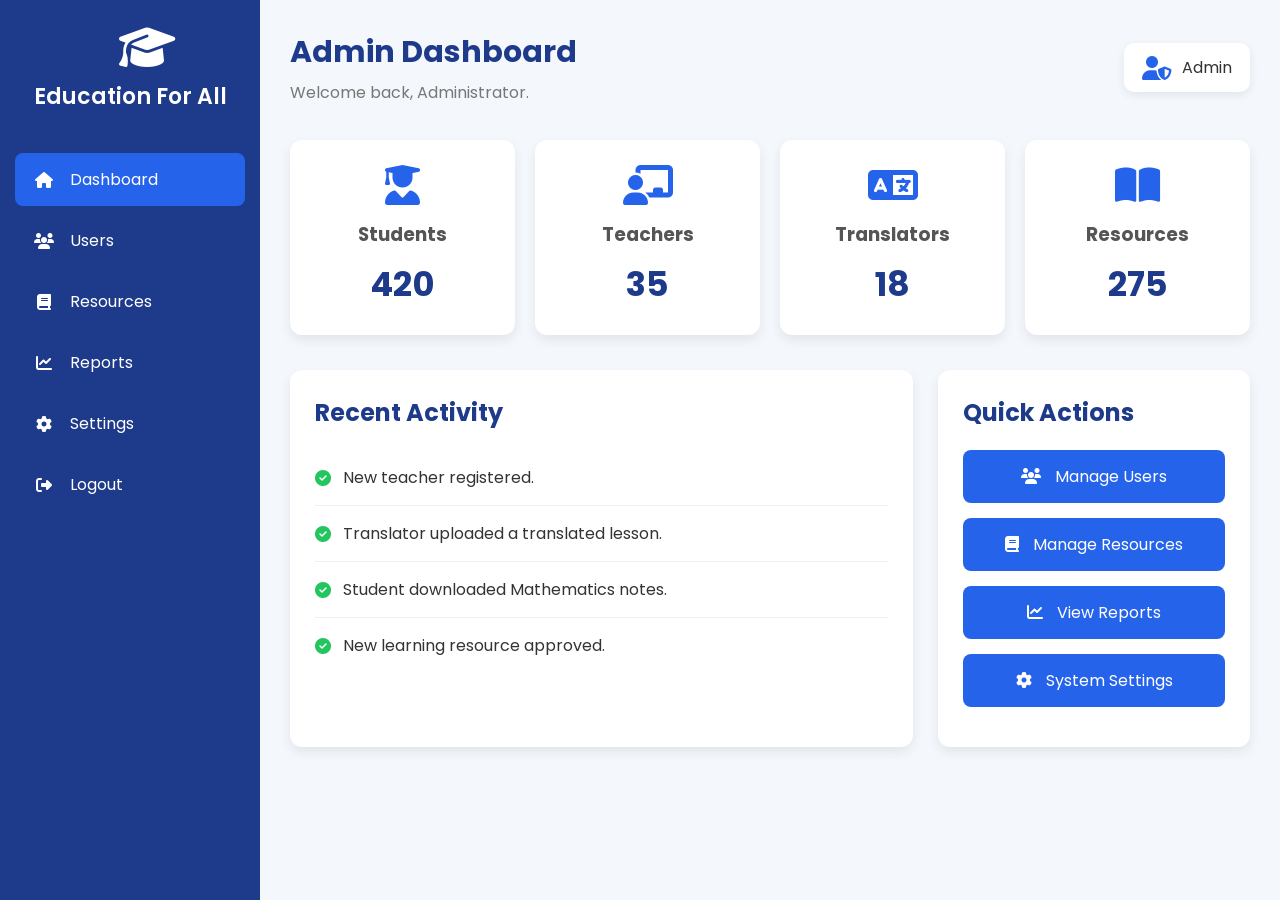
==== frontend/admin/dashboard.html @ f8822f70 "finalized front-end" ====
<!DOCTYPE html>
<html lang="en">
<head>
    <meta charset="UTF-8">
    <meta name="viewport" content="width=device-width, initial-scale=1.0">
    <title>Admin Dashboard | Education For All</title>

    <link rel="stylesheet" href="../shared/css/admin.css">

    <link rel="stylesheet"
    href="https://cdnjs.cloudflare.com/ajax/libs/font-awesome/6.5.2/css/all.min.css">
</head>

<body>

<div class="container">

    <!-- Sidebar -->
    <aside class="sidebar">

        <div class="logo">
            <i class="fa-solid fa-graduation-cap"></i>
            <h2>Education For All</h2>
        </div>

        <ul>

            <li class="active">
                <a href="dashboard.html">
                    <i class="fa-solid fa-house"></i>
                    Dashboard
                </a>
            </li>

            <li>
                <a href="users.html">
                    <i class="fa-solid fa-users"></i>
                    Users
                </a>
            </li>

            <li>
                <a href="resources.html">
                    <i class="fa-solid fa-book"></i>
                    Resources
                </a>
            </li>

            <li>
                <a href="reports.html">
                    <i class="fa-solid fa-chart-line"></i>
                    Reports
                </a>
            </li>

            <li>
                <a href="settings.html">
                    <i class="fa-solid fa-gear"></i>
                    Settings
                </a>
            </li>

            <li>
                <a href="../users/login.html">
                    <i class="fa-solid fa-right-from-bracket"></i>
                    Logout
                </a>
            </li>

        </ul>

    </aside>

    <!-- Main Content -->
    <main class="main-content">

        <!-- Header -->
        <header class="topbar">

            <div>
                <h1>Admin Dashboard</h1>
                <p>Welcome back, Administrator.</p>
            </div>

            <div class="admin-profile">
                <i class="fa-solid fa-user-shield"></i>
                <span>Admin</span>
            </div>

        </header>

        <!-- Statistics -->
        <section class="cards">

            <div class="card">
                <i class="fa-solid fa-user-graduate"></i>
                <h3>Students</h3>
                <p>420</p>
            </div>

            <div class="card">
                <i class="fa-solid fa-chalkboard-user"></i>
                <h3>Teachers</h3>
                <p>35</p>
            </div>

            <div class="card">
                <i class="fa-solid fa-language"></i>
                <h3>Translators</h3>
                <p>18</p>
            </div>

            <div class="card">
                <i class="fa-solid fa-book-open"></i>
                <h3>Resources</h3>
                <p>275</p>
            </div>

        </section>

        <!-- Dashboard Content -->
        <section class="dashboard-grid">

            <!-- Recent Activity -->
            <div class="activity">

                <h2>Recent Activity</h2>

                <ul>

                    <li>
                        <i class="fa-solid fa-circle-check"></i>
                        New teacher registered.
                    </li>

                    <li>
                        <i class="fa-solid fa-circle-check"></i>
                        Translator uploaded a translated lesson.
                    </li>

                    <li>
                        <i class="fa-solid fa-circle-check"></i>
                        Student downloaded Mathematics notes.
                    </li>

                    <li>
                        <i class="fa-solid fa-circle-check"></i>
                        New learning resource approved.
                    </li>

                </ul>

            </div>

            <!-- Quick Actions -->
            <div class="quick-actions">

                <h2>Quick Actions</h2>

                <button onclick="location.href='users.html'">
                    <i class="fa-solid fa-users"></i>
                    Manage Users
                </button>

                <button onclick="location.href='resources.html'">
                    <i class="fa-solid fa-book"></i>
                    Manage Resources
                </button>

                <button onclick="location.href='reports.html'">
                    <i class="fa-solid fa-chart-line"></i>
                    View Reports
                </button>

                <button onclick="location.href='settings.html'">
                    <i class="fa-solid fa-gear"></i>
                    System Settings
                </button>

            </div>

        </section>

    </main>

</div>

</body>
</html>
---- frontend/shared/css/admin.css ----
/* ============================
   GOOGLE FONT
============================ */
@import url('https://fonts.googleapis.com/css2?family=Poppins:wght@300;400;500;600;700&display=swap');

/* ============================
   RESET
============================ */

*{
    margin:0;
    padding:0;
    box-sizing:border-box;
    font-family:'Poppins',sans-serif;
}

body{
    background:#f4f7fc;
    color:#333;
}

/* ============================
   LAYOUT
============================ */

.container{
    display:flex;
    min-height:100vh;
}

/* ============================
   SIDEBAR
============================ */

.sidebar{
    width:260px;
    background:#1e3a8a;
    color:#fff;
    padding:25px 0;
    position:fixed;
    height:100%;
    overflow:auto;
}

.logo{
    text-align:center;
    margin-bottom:40px;
    padding:0 20px;
}

.logo i{
    font-size:45px;
    margin-bottom:10px;
}

.logo h2{
    font-size:22px;
    font-weight:600;
}

.sidebar ul{
    list-style:none;
}

.sidebar ul li{
    margin:8px 15px;
}

.sidebar ul li a{
    display:flex;
    align-items:center;
    gap:15px;
    text-decoration:none;
    color:#fff;
    padding:14px 18px;
    border-radius:8px;
    transition:.3s;
}

.sidebar ul li a:hover{
    background:#2563eb;
}

.sidebar ul li.active a{
    background:#2563eb;
}

.sidebar i{
    width:22px;
    text-align:center;
}

/* ============================
   MAIN CONTENT
============================ */

.main-content{
    margin-left:260px;
    width:calc(100% - 260px);
    padding:30px;
}

/* ============================
   TOPBAR
============================ */

.topbar{
    display:flex;
    justify-content:space-between;
    align-items:center;
    margin-bottom:35px;
}

.topbar h1{
    font-size:30px;
    color:#1e3a8a;
}

.topbar p{
    color:#777;
    margin-top:5px;
}

.admin-profile{
    display:flex;
    align-items:center;
    gap:10px;
    background:#fff;
    padding:12px 18px;
    border-radius:10px;
    box-shadow:0 3px 10px rgba(0,0,0,.08);
}

.admin-profile i{
    color:#2563eb;
    font-size:24px;
}

/* ============================
   DASHBOARD CARDS
============================ */

.cards{
    display:grid;
    grid-template-columns:repeat(auto-fit,minmax(220px,1fr));
    gap:20px;
    margin-bottom:35px;
}

.card{
    background:#fff;
    padding:25px;
    border-radius:12px;
    box-shadow:0 5px 12px rgba(0,0,0,.08);
    transition:.3s;
    text-align:center;
}

.card:hover{
    transform:translateY(-5px);
}

.card i{
    font-size:40px;
    color:#2563eb;
    margin-bottom:15px;
}

.card h3{
    margin-bottom:10px;
    color:#555;
}

.card p{
    font-size:34px;
    font-weight:bold;
    color:#1e3a8a;
}

/* ============================
   DASHBOARD GRID
============================ */

.dashboard-grid{
    display:grid;
    grid-template-columns:2fr 1fr;
    gap:25px;
}

/* ============================
   RECENT ACTIVITY
============================ */

.activity{
    background:#fff;
    border-radius:12px;
    padding:25px;
    box-shadow:0 5px 12px rgba(0,0,0,.08);
}

.activity h2{
    margin-bottom:20px;
    color:#1e3a8a;
}

.activity ul{
    list-style:none;
}

.activity li{
    padding:15px 0;
    border-bottom:1px solid #eee;
    display:flex;
    align-items:center;
    gap:12px;
}

.activity li:last-child{
    border-bottom:none;
}

.activity i{
    color:#22c55e;
}

/* ============================
   QUICK ACTIONS
============================ */

.quick-actions{
    background:#fff;
    border-radius:12px;
    padding:25px;
    box-shadow:0 5px 12px rgba(0,0,0,.08);
}

.quick-actions h2{
    margin-bottom:20px;
    color:#1e3a8a;
}

.quick-actions button{
    width:100%;
    margin-bottom:15px;
    padding:14px;
    border:none;
    border-radius:8px;
    background:#2563eb;
    color:#fff;
    font-size:16px;
    cursor:pointer;
    transition:.3s;
}

.quick-actions button:hover{
    background:#1d4ed8;
}

.quick-actions i{
    margin-right:10px;
}

/* ============================
   TABLES
============================ */

table{
    width:100%;
    border-collapse:collapse;
    background:#fff;
}

table th,
table td{
    padding:15px;
    text-align:left;
}

table th{
    background:#2563eb;
    color:#fff;
}

table tr:nth-child(even){
    background:#f8f9fa;
}

/* ============================
   FORMS
============================ */

input,
select,
textarea{
    width:100%;
    padding:12px;
    margin:10px 0;
    border:1px solid #ccc;
    border-radius:6px;
}

button{
    font-family:'Poppins',sans-serif;
}

/* ============================
   SCROLLBAR
============================ */

::-webkit-scrollbar{
    width:8px;
}

::-webkit-scrollbar-thumb{
    background:#2563eb;
    border-radius:20px;
}

/* ============================
   RESPONSIVE
============================ */

@media(max-width:900px){

    .dashboard-grid{
        grid-template-columns:1fr;
    }

}

@media(max-width:768px){

    .sidebar{
        width:75px;
    }

    .sidebar .logo h2{
        display:none;
    }

    .sidebar ul li a{
        justify-content:center;
    }

    .sidebar ul li a span{
        display:none;
    }

    .main-content{
        margin-left:75px;
        width:calc(100% - 75px);
    }

}

@media(max-width:600px){

    .topbar{
        flex-direction:column;
        align-items:flex-start;
        gap:20px;
    }

    .cards{
        grid-template-columns:1fr;
    }

}

/* Reports Page */

.activity form{
    display:grid;
    grid-template-columns:repeat(auto-fit,minmax(220px,1fr));
    gap:15px;
    margin-top:20px;
}

.activity form button{
    margin-top:15px;
    background:#2563eb;
    color:#fff;
    border:none;
    border-radius:8px;
    padding:14px;
    cursor:pointer;
    transition:.3s;
}

.activity form button:hover{
    background:#1d4ed8;
}

table{
    width:100%;
    border-collapse:collapse;
    margin-top:20px;
}

table th{
    background:#2563eb;
    color:white;
}

table th,
table td{
    padding:14px;
    text-align:left;
    border-bottom:1px solid #ddd;
}

table tbody tr:hover{
    background:#f5f7fa;
}

/* ==========================
   RESOURCE BUTTONS
========================== */

table button{

    border:none;
    padding:8px 14px;
    border-radius:6px;
    cursor:pointer;
    margin-right:5px;
    color:white;
    font-size:14px;
}

table button:first-child{
    background:#2563eb;
}

table button:last-child{
    background:#dc2626;
}

table button:hover{
    opacity:0.9;
}

/* ==========================
   RESOURCE FORM
========================== */

.activity textarea{

    width:100%;
    resize:vertical;
    padding:12px;
    border:1px solid #ccc;
    border-radius:6px;
}

.activity input[type="file"]{
    padding:10px;
    border:1px solid #ccc;
    border-radius:6px;
    background:white;
}

.activity h2{
    margin-bottom:20px;
}

/* ==========================
   SETTINGS PAGE
========================== */

.activity h2{
    display:flex;
    align-items:center;
    gap:10px;
    margin-bottom:20px;
    color:#1e3a8a;
}

.activity form label{
    display:block;
    font-weight:500;
    margin-bottom:8px;
    color:#444;
}

.activity input[type="checkbox"]{
    width:auto;
    margin-right:10px;
}

.activity button{
    margin-top:20px;
    background:#2563eb;
    color:#fff;
    border:none;
    padding:12px 20px;
    border-radius:8px;
    cursor:pointer;
    transition:0.3s;
}

.activity button:hover{
    background:#1d4ed8;
}

.activity button i{
    margin-right:8px;
}
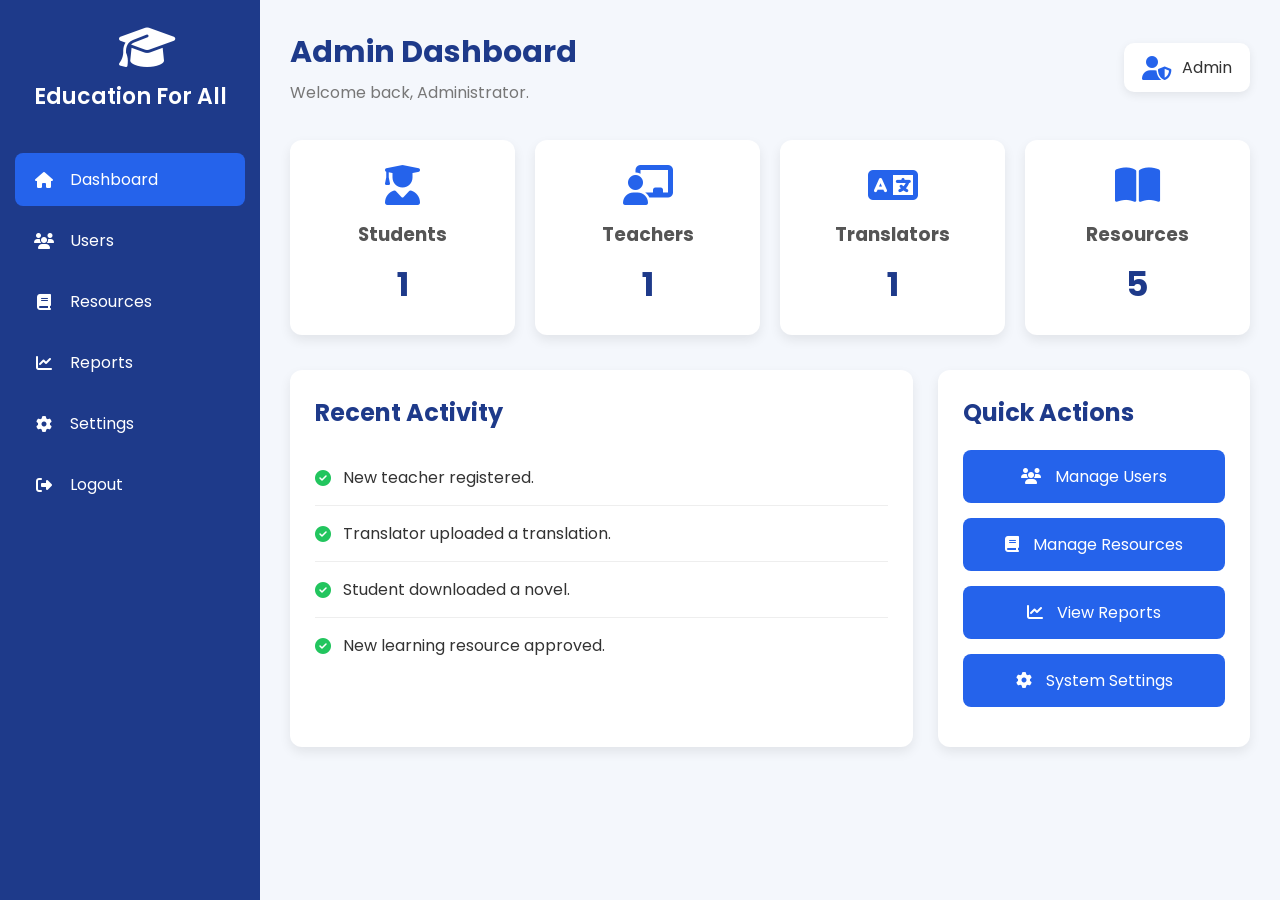
==== commit f2a07557: "change commited" ====
--- a/frontend/admin/dashboard.html
+++ b/frontend/admin/dashboard.html
@@ -61,7 +61,7 @@
             </li>
 
             <li>
-                <a href="../users/login.html">
+                <a href="../shared/login.html">
                     <i class="fa-solid fa-right-from-bracket"></i>
                     Logout
                 </a>
@@ -95,25 +95,25 @@
             <div class="card">
                 <i class="fa-solid fa-user-graduate"></i>
                 <h3>Students</h3>
-                <p>420</p>
+                <p id="studentCount">0</p>
             </div>
 
             <div class="card">
                 <i class="fa-solid fa-chalkboard-user"></i>
                 <h3>Teachers</h3>
-                <p>35</p>
+                <p id="teacherCount">0</p>
             </div>
 
             <div class="card">
                 <i class="fa-solid fa-language"></i>
                 <h3>Translators</h3>
-                <p>18</p>
+                <p id="translatorCount">0</p>
             </div>
 
             <div class="card">
                 <i class="fa-solid fa-book-open"></i>
                 <h3>Resources</h3>
-                <p>275</p>
+                <p id="resourceCount">0</p>
             </div>
 
         </section>
@@ -135,12 +135,12 @@
 
                     <li>
                         <i class="fa-solid fa-circle-check"></i>
-                        Translator uploaded a translated lesson.
+                        Translator uploaded a translation.
                     </li>
 
                     <li>
                         <i class="fa-solid fa-circle-check"></i>
-                        Student downloaded Mathematics notes.
+                        Student downloaded a novel.
                     </li>
 
                     <li>
@@ -185,5 +185,7 @@
 
 </div>
 
+    <script src="js/dashboard.js"></script>
+
 </body>
 </html>
